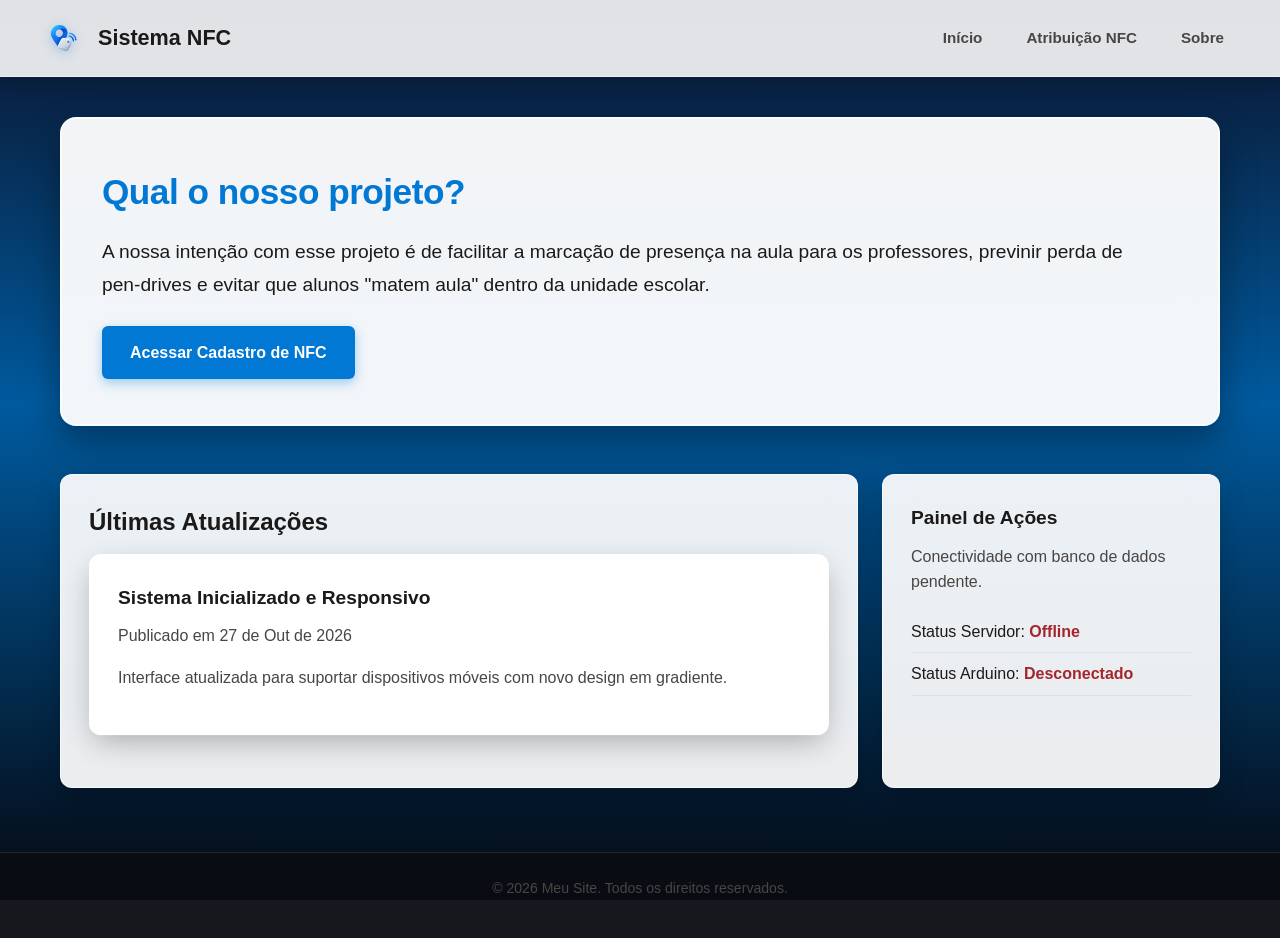
==== index.html @ e9df4ddd "Upload inicial do site" ====
<!DOCTYPE html>
<html lang="pt-BR">
<head>
    <meta charset="UTF-8">
    <meta name="viewport" content="width=device-width, initial-scale=1.0">
    <title>Painel de Controle</title>
    <link rel="stylesheet" href="style.css">
    <script src="script.js" defer></script>
</head>
<body>
    <header>
        <a href="index.html" class="logo-container">
            <img src="logo.png" alt="Logo do Sistema" id="site-logo">
            <h1>Sistema NFC</h1>
        </a>
        <nav>
            <ul>
                <li><a href="index.html">Início</a></li>
                <li><a href="cadastro-nfc.html">Atribuição NFC</a></li>
                <li><a href="#sobre">Sobre</a></li>
            </ul>
        </nav>
    </header>

    <main>
        <!-- Caixa Grande em Destaque Principal -->
        <section id="nosso-projeto" class="caixa-destaque">
            <h2>Qual o nosso projeto?</h2>
            <p>A nossa intenção com esse projeto é de facilitar a marcação de presença na aula para os professores, previnir perda de pen-drives e evitar que alunos "matem aula" dentro da unidade escolar.</p>
            <a href="cadastro-nfc.html" class="btn-link">Acessar Cadastro de NFC</a>
        </section>

        <!-- Seção de Conteúdo e Barra Lateral abaixo do destaque -->
        <div class="conteudo-principal">
            <section id="sobre">
                <h2>Últimas Atualizações</h2>
                <article>
                    <h3>Sistema Inicializado e Responsivo</h3>
                    <p>Publicado em <time datetime="2026-10-27">27 de Out de 2026</time></p>
                    <p>Interface atualizada para suportar dispositivos móveis com novo design em gradiente.</p>
                </article>
            </section>
        </div>

        <aside>
            <h3>Painel de Ações</h3>
            <p>Conectividade com banco de dados pendente.</p>
            <ul>
                <li>Status Servidor: <span style="color:#a4262c; font-weight:bold;">Offline</span></li>
                <li>Status Arduino: <span style="color:#a4262c; font-weight:bold;">Desconectado</span></li>
            </ul>
        </aside>
    </main>

    <footer>
        <p>&copy; 2026 Meu Site. Todos os direitos reservados.</p>
    </footer>
</body>
</html>
---- style.css ----
/* ==========================================================================
   Estilo Profissional - Microsoft Fluent / Xbox Design System
   ========================================================================== */

:root {
    --primary-color: #0078D4;        /* Azul Microsoft */
    --primary-hover: #106EBE;
    --primary-glow: rgba(0, 120, 212, 0.35);
    
    --bg-gradient: linear-gradient(180deg, #0b132b 0%, #005a9e 45%, #050811 100%);
    
    --card-bg: rgba(255, 255, 255, 0.92);
    --card-border: rgba(255, 255, 255, 0.6);
    --card-shadow: 0 10px 30px -5px rgba(0, 0, 0, 0.3), 0 0 1px rgba(255, 255, 255, 0.5) inset;
    --hover-shadow: 0 20px 40px -10px rgba(0, 0, 0, 0.5), 0 0 20px var(--primary-glow);
    
    --text-primary: #1b1a19;
    --text-secondary: #484644;
    
    --radius-sm: 6px;
    --radius-md: 12px;
    --radius-lg: 16px;
    
    --transition-fast: 0.2s cubic-bezier(0.1, 0.9, 0.2, 1);
    --transition-smooth: 0.35s cubic-bezier(0.16, 1, 0.3, 1);
}

html {
    height: 100%;
    scroll-behavior: smooth;
}

body {
    font-family: 'Segoe UI', -apple-system, BlinkMacSystemFont, Roboto, sans-serif;
    background: var(--bg-gradient);
    background-attachment: fixed;
    color: var(--text-primary);
    margin: 0;
    padding: 0;
    line-height: 1.6;
    min-height: 100vh;
    display: flex;
    flex-direction: column;
}

/* Cabeçalho Acrílico */
header {
    background: rgba(255, 255, 255, 0.88);
    backdrop-filter: blur(16px);
    -webkit-backdrop-filter: blur(16px);
    padding: 16px 40px;
    border-bottom: 1px solid rgba(255, 255, 255, 0.4);
    box-shadow: 0 4px 20px rgba(0, 0, 0, 0.15);
    display: flex;
    align-items: center;
    justify-content: space-between;
    position: sticky;
    top: 0;
    z-index: 100;
}

.logo-container {
    display: flex;
    align-items: center;
    gap: 14px;
    text-decoration: none; /* Remove sublinhado */
    color: inherit;        /* Mantém a cor original do texto */
}

.logo-container img {
    width: 44px;
    height: auto;
    filter: drop-shadow(0 2px 6px rgba(0, 120, 212, 0.3));
    transition: transform var(--transition-smooth);
}

.logo-container:hover img {
    transform: scale(1.08) rotate(-3deg);
}

.logo-container h1 {
    font-size: 1.35rem;
    font-weight: 700;
    margin: 0;
    color: var(--text-primary);
}

nav ul {
    list-style: none;
    display: flex;
    gap: 12px;
    margin: 0;
    padding: 0;
}

nav a {
    text-decoration: none;
    color: var(--text-secondary);
    font-weight: 600;
    font-size: 0.95rem;
    padding: 8px 16px;
    border-radius: var(--radius-sm);
    transition: all var(--transition-fast);
}

nav a:hover {
    color: var(--primary-color);
    background-color: rgba(0, 120, 212, 0.08);
}

/* Layout Principal */
main {
    display: flex;
    flex-wrap: wrap;
    gap: 24px;
    padding: 40px 20px;
    max-width: 1200px;
    margin: 0 auto;
    flex: 1;
    width: 100%;
    box-sizing: border-box;
}

/* Caixa Grande em Destaque (Ocupa a Ladeira Superior Completa) */
.caixa-destaque {
    flex: 1 1 100%; /* Força ocupar 100% da largura do display */
    padding: 45px 40px;
    background: rgba(255, 255, 255, 0.95);
    backdrop-filter: blur(16px);
    border-radius: var(--radius-lg);
    border: 2px solid rgba(255, 255, 255, 0.8);
    box-shadow: 0 15px 35px rgba(0, 0, 0, 0.35);
    transition: transform var(--transition-smooth), box-shadow var(--transition-smooth), border-color var(--transition-smooth);
}

.caixa-destaque:hover {
    transform: translateY(-5px) scale(1.01);
    box-shadow: 0 25px 50px rgba(0, 0, 0, 0.5), 0 0 25px var(--primary-glow);
    border-color: var(--primary-color);
}

.caixa-destaque h2 {
    font-size: 2.2rem;
    font-weight: 800;
    margin-top: 0;
    margin-bottom: 16px;
    color: var(--primary-color);
    letter-spacing: -0.5px;
}

.caixa-destaque p {
    font-size: 1.2rem;
    line-height: 1.7;
    color: var(--text-primary);
    margin-bottom: 24px;
    max-width: 95%;
}

/* Seções Menores e Barra Lateral */
.conteudo-principal {
    flex: 3;
    min-width: 300px;
}

aside {
    flex: 1;
    min-width: 280px;
}

section, article, aside {
    background: var(--card-bg);
    backdrop-filter: blur(12px);
    -webkit-backdrop-filter: blur(12px);
    padding: 28px;
    margin-bottom: 24px;
    border-radius: var(--radius-md);
    border: 1px solid var(--card-border);
    box-shadow: var(--card-shadow);
    transition: transform var(--transition-smooth), box-shadow var(--transition-smooth), border-color var(--transition-smooth);
}

section:hover, article:hover, aside:hover {
    transform: translateY(-4px) scale(1.015);
    box-shadow: var(--hover-shadow);
    border-color: var(--primary-color);
}

h2 {
    font-size: 1.5rem;
    font-weight: 700;
    margin-top: 0;
    margin-bottom: 12px;
}

h3 {
    font-size: 1.2rem;
    font-weight: 600;
    margin-top: 0;
    margin-bottom: 10px;
}

p {
    margin-top: 0;
    color: var(--text-secondary);
}

/* Form e Inputs */
label {
    font-weight: 600;
    font-size: 0.9rem;
    display: block;
    margin-top: 18px;
    margin-bottom: 6px;
}

input[type="text"] {
    padding: 12px 16px;
    width: 100%;
    font-size: 0.98rem;
    background-color: rgba(255, 255, 255, 0.85);
    border: 1.5px solid #d1d1d1;
    border-radius: var(--radius-sm);
    font-family: inherit;
    box-sizing: border-box;
    transition: all var(--transition-fast);
}

input[type="text"]:focus {
    outline: none;
    border-color: var(--primary-color);
    box-shadow: 0 0 0 3px var(--primary-glow);
}

/* Botões */
button, .btn-link {
    display: inline-flex;
    align-items: center;
    justify-content: center;
    background-color: var(--primary-color);
    color: #ffffff;
    border: none;
    padding: 14px 28px;
    font-size: 1rem;
    font-weight: 600;
    border-radius: var(--radius-sm);
    cursor: pointer;
    text-decoration: none;
    box-shadow: 0 4px 12px rgba(0, 120, 212, 0.35);
    transition: all var(--transition-fast);
}

button:hover, .btn-link:hover {
    background-color: var(--primary-hover);
    box-shadow: 0 6px 18px rgba(0, 120, 212, 0.5);
    transform: translateY(-2px);
}

button:active, .btn-link:active {
    transform: scale(0.97);
}

.actions {
    display: flex;
    gap: 12px;
    flex-wrap: wrap;
}

/* Status NFC */
#nfc-status {
    margin-top: 20px;
    padding: 14px 20px;
    border-radius: var(--radius-sm);
    font-weight: 600;
    display: none;
    text-align: center;
}

.status-success { background-color: #dff6dd; color: #107c10; border: 1px solid rgba(16, 124, 16, 0.3); }
.status-error { background-color: #fde7e9; color: #a4262c; border: 1px solid rgba(164, 38, 44, 0.3); }

/* Barra Lateral */
aside ul {
    padding-left: 0;
    list-style: none;
}

aside li {
    padding: 8px 0;
    border-bottom: 1px solid rgba(0, 0, 0, 0.06);
}

/* Rodapé */
footer {
    background: rgba(10, 12, 18, 0.95);
    color: rgba(255, 255, 255, 0.7);
    text-align: center;
    padding: 24px;
    margin-top: auto;
    font-size: 0.88rem;
    border-top: 1px solid rgba(255, 255, 255, 0.1);
}

/* Responsividade Mobile */
@media (max-width: 868px) {
    header {
        flex-direction: column;
        padding: 16px 20px;
        gap: 14px;
    }

    nav ul {
        width: 100%;
        justify-content: center;
        gap: 8px;
    }

    main {
        flex-direction: column;
        padding: 20px 15px;
    }

    .caixa-destaque {
        padding: 25px 20px;
    }

    .caixa-destaque h2 {
        font-size: 1.6rem;
    }

    .caixa-destaque p {
        font-size: 1rem;
    }

    button, .btn-link {
        width: 100%;
    }
}
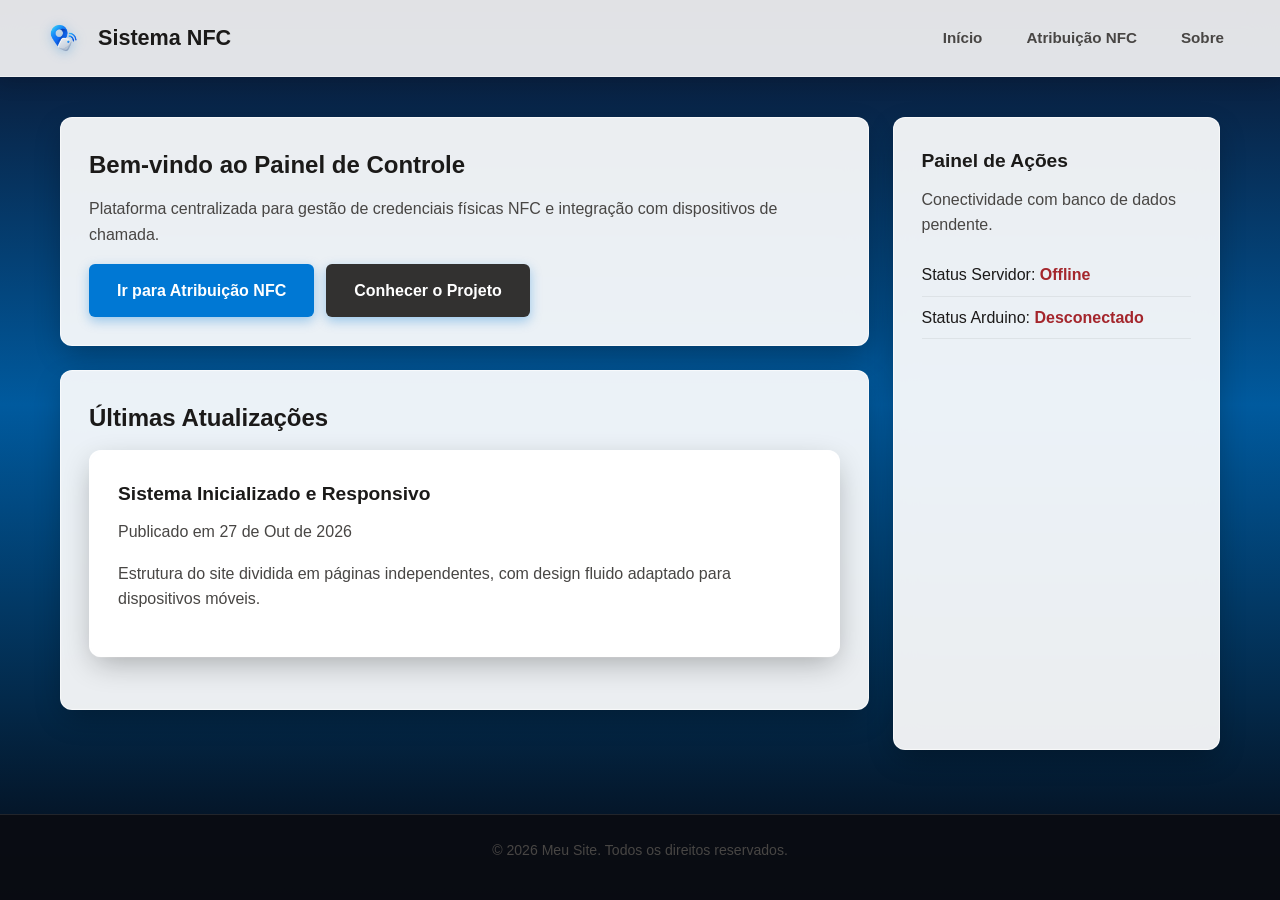
==== commit 0f6fd338: "Atualização 2 do dia 27/10/2026" ====
--- a/index.html
+++ b/index.html
@@ -3,7 +3,7 @@
 <head>
     <meta charset="UTF-8">
     <meta name="viewport" content="width=device-width, initial-scale=1.0">
-    <title>Painel de Controle</title>
+    <title>Painel de Controle | Sistema NFC</title>
     <link rel="stylesheet" href="style.css">
     <script src="script.js" defer></script>
 </head>
@@ -15,29 +15,31 @@
         </a>
         <nav>
             <ul>
-                <li><a href="index.html">Início</a></li>
+                <li><a href="index.html" class="active">Início</a></li>
                 <li><a href="cadastro-nfc.html">Atribuição NFC</a></li>
-                <li><a href="#sobre">Sobre</a></li>
+                <li><a href="sobre.html">Sobre</a></li>
             </ul>
         </nav>
     </header>
 
     <main>
-        <!-- Caixa Grande em Destaque Principal -->
-        <section id="nosso-projeto" class="caixa-destaque">
-            <h2>Qual o nosso projeto?</h2>
-            <p>A nossa intenção com esse projeto é de facilitar a marcação de presença na aula para os professores, previnir perda de pen-drives e evitar que alunos "matem aula" dentro da unidade escolar.</p>
-            <a href="cadastro-nfc.html" class="btn-link">Acessar Cadastro de NFC</a>
-        </section>
+        <div class="conteudo-principal">
+            <section id="home">
+                <h2>Bem-vindo ao Painel de Controle</h2>
+                <p>Plataforma centralizada para gestão de credenciais físicas NFC e integração com dispositivos de chamada.</p>
+                
+                <div class="actions">
+                    <a href="cadastro-nfc.html" class="btn-link">Ir para Atribuição NFC</a>
+                    <a href="sobre.html" class="btn-link" style="background-color: #323130;">Conhecer o Projeto</a>
+                </div>
+            </section>
 
-        <!-- Seção de Conteúdo e Barra Lateral abaixo do destaque -->
-        <div class="conteudo-principal">
-            <section id="sobre">
+            <section id="atualizacoes">
                 <h2>Últimas Atualizações</h2>
                 <article>
                     <h3>Sistema Inicializado e Responsivo</h3>
                     <p>Publicado em <time datetime="2026-10-27">27 de Out de 2026</time></p>
-                    <p>Interface atualizada para suportar dispositivos móveis com novo design em gradiente.</p>
+                    <p>Estrutura do site dividida em páginas independentes, com design fluido adaptado para dispositivos móveis.</p>
                 </article>
             </section>
         </div>
--- a/style.css
+++ b/style.css
@@ -63,8 +63,8 @@
     display: flex;
     align-items: center;
     gap: 14px;
-    text-decoration: none; /* Remove sublinhado */
-    color: inherit;        /* Mantém a cor original do texto */
+    text-decoration: none;
+    color: inherit;
 }
 
 .logo-container img {
@@ -121,39 +121,84 @@
     box-sizing: border-box;
 }
 
-/* Caixa Grande em Destaque (Ocupa a Ladeira Superior Completa) */
+/* Caixa Grande do Projeto */
 .caixa-destaque {
-    flex: 1 1 100%; /* Força ocupar 100% da largura do display */
-    padding: 45px 40px;
+    flex: 1 1 100%;
+    padding: 40px;
     background: rgba(255, 255, 255, 0.95);
     backdrop-filter: blur(16px);
     border-radius: var(--radius-lg);
     border: 2px solid rgba(255, 255, 255, 0.8);
     box-shadow: 0 15px 35px rgba(0, 0, 0, 0.35);
     transition: transform var(--transition-smooth), box-shadow var(--transition-smooth), border-color var(--transition-smooth);
+    box-sizing: border-box;
 }
 
 .caixa-destaque:hover {
-    transform: translateY(-5px) scale(1.01);
-    box-shadow: 0 25px 50px rgba(0, 0, 0, 0.5), 0 0 25px var(--primary-glow);
+    transform: translateY(-4px) scale(1.005);
+    box-shadow: 0 25px 50px rgba(0, 0, 0, 0.45), 0 0 25px var(--primary-glow);
     border-color: var(--primary-color);
 }
 
+.projeto-header {
+    display: flex;
+    align-items: center;
+    gap: 20px;
+    margin-bottom: 20px;
+    border-bottom: 2px solid rgba(0, 120, 212, 0.15);
+    padding-bottom: 15px;
+}
+
+.logo-bloco-projeto {
+    width: 60px;
+    height: auto;
+    filter: drop-shadow(0 4px 8px rgba(0, 120, 212, 0.25));
+}
+
 .caixa-destaque h2 {
-    font-size: 2.2rem;
+    font-size: 2.1rem;
     font-weight: 800;
-    margin-top: 0;
-    margin-bottom: 16px;
+    margin: 0;
     color: var(--primary-color);
     letter-spacing: -0.5px;
 }
 
-.caixa-destaque p {
-    font-size: 1.2rem;
+.projeto-conteudo p {
+    font-size: 1.1rem;
     line-height: 1.7;
     color: var(--text-primary);
-    margin-bottom: 24px;
-    max-width: 95%;
+    margin-bottom: 16px;
+}
+
+/* Caixa de Créditos das Professoras */
+.equipe-creditos {
+    margin-top: 25px;
+    padding: 20px;
+    background-color: rgba(0, 120, 212, 0.05);
+    border-left: 4px solid var(--primary-color);
+    border-radius: var(--radius-sm);
+}
+
+.equipe-creditos h3 {
+    margin-top: 0;
+    margin-bottom: 12px;
+    color: var(--primary-color);
+    font-size: 1.15rem;
+}
+
+.equipe-creditos ul {
+    margin: 0;
+    padding-left: 20px;
+}
+
+.equipe-creditos li {
+    margin-bottom: 8px;
+    color: var(--text-primary);
+    font-size: 1rem;
+}
+
+.equipe-creditos li:last-child {
+    margin-bottom: 0;
 }
 
 /* Seções Menores e Barra Lateral */
@@ -177,6 +222,7 @@
     border: 1px solid var(--card-border);
     box-shadow: var(--card-shadow);
     transition: transform var(--transition-smooth), box-shadow var(--transition-smooth), border-color var(--transition-smooth);
+    box-sizing: border-box;
 }
 
 section:hover, article:hover, aside:hover {
@@ -231,7 +277,7 @@
     box-shadow: 0 0 0 3px var(--primary-glow);
 }
 
-/* Botões */
+/* Botões com proteção de tamanho para Mobile */
 button, .btn-link {
     display: inline-flex;
     align-items: center;
@@ -247,6 +293,8 @@
     text-decoration: none;
     box-shadow: 0 4px 12px rgba(0, 120, 212, 0.35);
     transition: all var(--transition-fast);
+    box-sizing: border-box;
+    max-width: 100%;
 }
 
 button:hover, .btn-link:hover {
@@ -323,11 +371,20 @@
         padding: 25px 20px;
     }
 
+    .projeto-header {
+        flex-direction: row;
+        gap: 14px;
+    }
+
+    .logo-bloco-projeto {
+        width: 48px;
+    }
+
     .caixa-destaque h2 {
-        font-size: 1.6rem;
-    }
-
-    .caixa-destaque p {
+        font-size: 1.5rem;
+    }
+
+    .projeto-conteudo p {
         font-size: 1rem;
     }
 
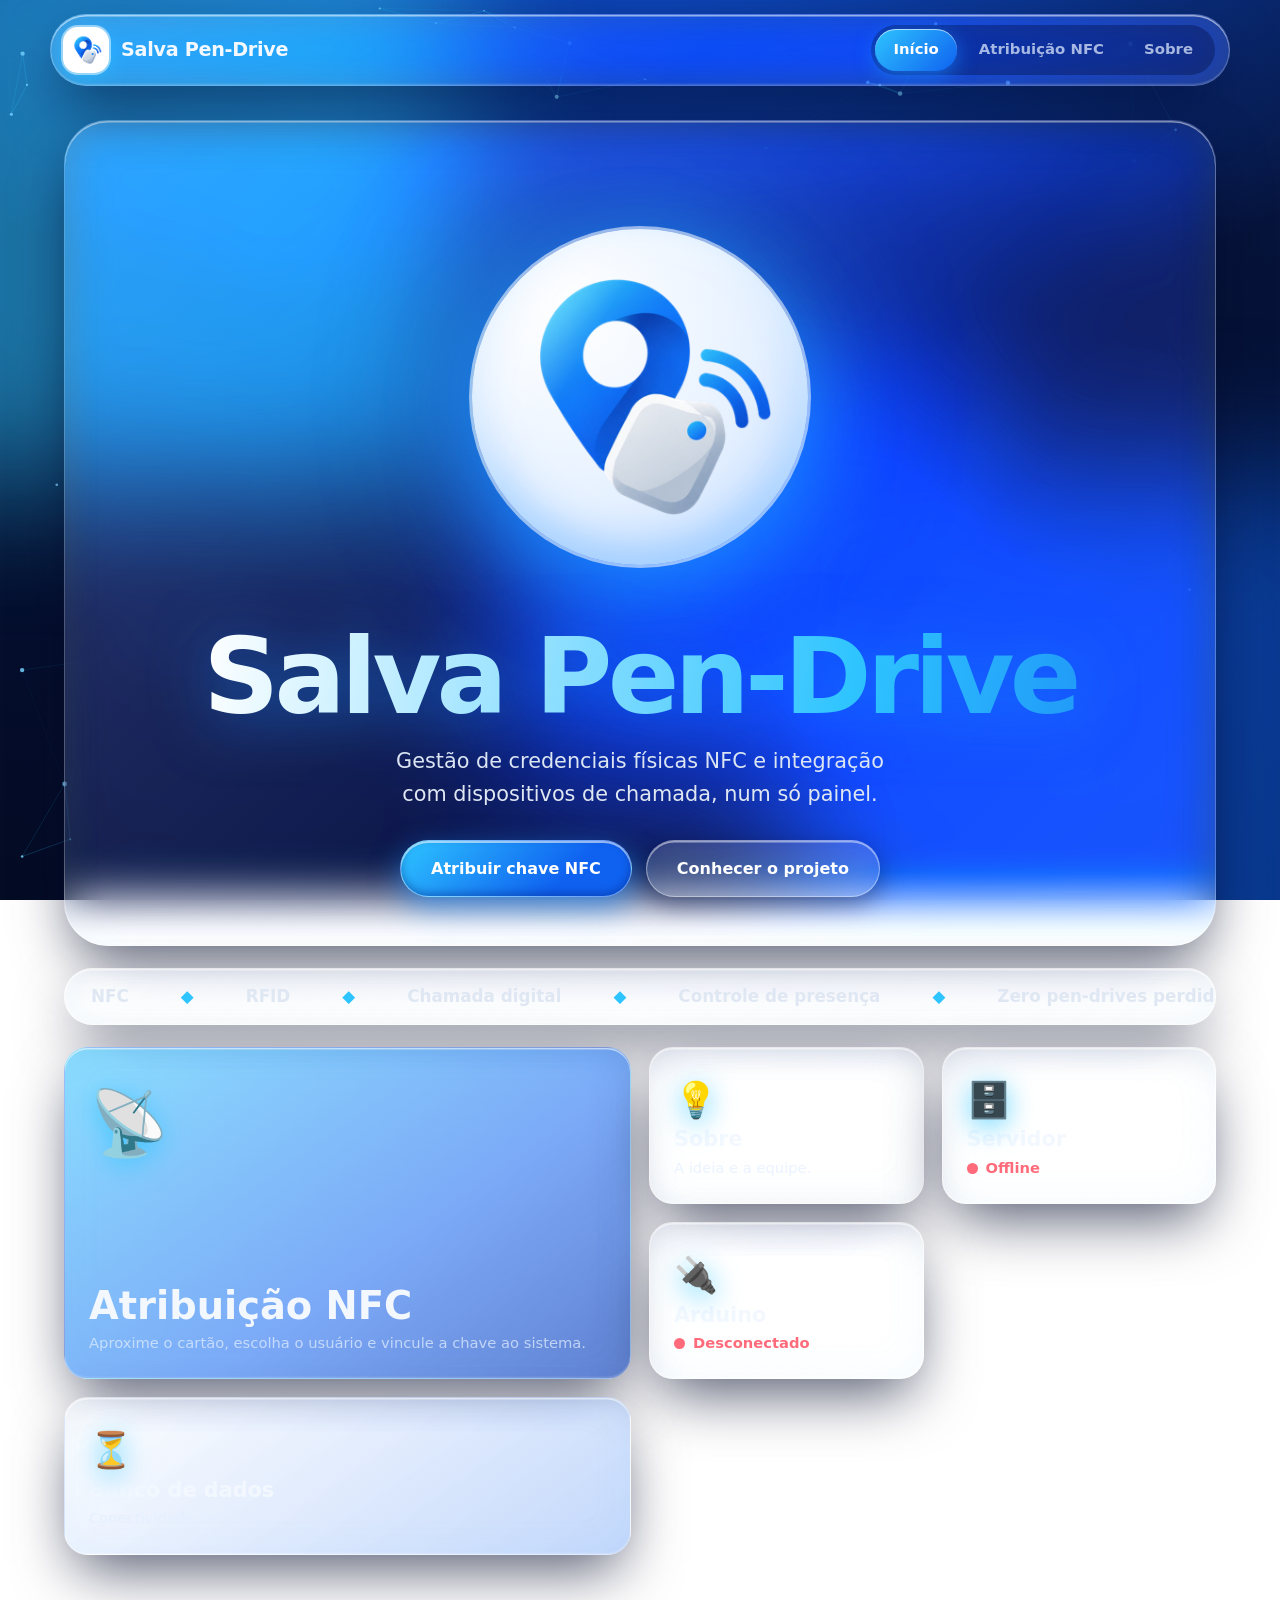
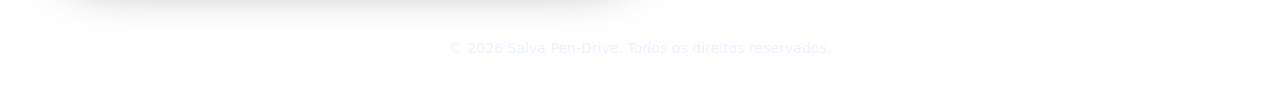
==== commit e6c40832: "Rename salva-pen-drive.html to index.html" ====
--- a/index.html
+++ b/index.html
@@ -1,61 +1,623 @@
-<!DOCTYPE html>
-<html lang="pt-BR">
-<head>
-    <meta charset="UTF-8">
-    <meta name="viewport" content="width=device-width, initial-scale=1.0">
-    <title>Painel de Controle | Sistema NFC</title>
-    <link rel="stylesheet" href="style.css">
-    <script src="script.js" defer></script>
-</head>
-<body>
-    <header>
-        <a href="index.html" class="logo-container">
-            <img src="logo.png" alt="Logo do Sistema" id="site-logo">
-            <h1>Sistema NFC</h1>
-        </a>
-        <nav>
-            <ul>
-                <li><a href="index.html" class="active">Início</a></li>
-                <li><a href="cadastro-nfc.html">Atribuição NFC</a></li>
-                <li><a href="sobre.html">Sobre</a></li>
-            </ul>
-        </nav>
-    </header>
-
-    <main>
-        <div class="conteudo-principal">
-            <section id="home">
-                <h2>Bem-vindo ao Painel de Controle</h2>
-                <p>Plataforma centralizada para gestão de credenciais físicas NFC e integração com dispositivos de chamada.</p>
-                
-                <div class="actions">
-                    <a href="cadastro-nfc.html" class="btn-link">Ir para Atribuição NFC</a>
-                    <a href="sobre.html" class="btn-link" style="background-color: #323130;">Conhecer o Projeto</a>
-                </div>
-            </section>
-
-            <section id="atualizacoes">
-                <h2>Últimas Atualizações</h2>
-                <article>
-                    <h3>Sistema Inicializado e Responsivo</h3>
-                    <p>Publicado em <time datetime="2026-10-27">27 de Out de 2026</time></p>
-                    <p>Estrutura do site dividida em páginas independentes, com design fluido adaptado para dispositivos móveis.</p>
-                </article>
-            </section>
-        </div>
-
-        <aside>
-            <h3>Painel de Ações</h3>
-            <p>Conectividade com banco de dados pendente.</p>
-            <ul>
-                <li>Status Servidor: <span style="color:#a4262c; font-weight:bold;">Offline</span></li>
-                <li>Status Arduino: <span style="color:#a4262c; font-weight:bold;">Desconectado</span></li>
-            </ul>
-        </aside>
-    </main>
-
-    <footer>
-        <p>&copy; 2026 Meu Site. Todos os direitos reservados.</p>
-    </footer>
-</body>
-</html>+<!DOCTYPE html>
+<html lang="pt-BR">
+<head>
+    <meta charset="UTF-8">
+    <meta name="viewport" content="width=device-width, initial-scale=1.0">
+    <title>Salva Pen-Drive | Painel de Controle</title>
+    <link rel="icon" href="[data-uri]">
+    <style>
+/* ==========================================================================
+   Salva Pen-Drive — Liquid Glass · Xbox-style · Paleta da logo
+   ========================================================================== */
+
+:root {
+    --cyan: #2ec4ff;
+    --blue: #1a8cff;
+    --royal: #0f62f0;
+    --deep: #0b3db8;
+    --ink: #040b24;
+    --ink-2: #071642;
+    --silver: #dfe7f3;
+    --text: #f3f8ff;
+    --muted: rgba(226, 238, 255, 0.72);
+    --ok: #3be08a;
+    --bad: #ff6b7a;
+
+    --glass: linear-gradient(135deg, rgba(255,255,255,.18), rgba(255,255,255,.05) 55%, rgba(255,255,255,.1));
+    --glass-line: rgba(255, 255, 255, .24);
+    --ease: cubic-bezier(.16, 1, .3, 1);
+    --mx: 50%;
+    --my: 50%;
+}
+
+* { box-sizing: border-box; }
+html { scroll-behavior: smooth; }
+
+body {
+    margin: 0;
+    min-height: 100vh;
+    display: flex;
+    flex-direction: column;
+    font-family: 'Segoe UI Variable', 'Segoe UI', system-ui, -apple-system, Roboto, sans-serif;
+    color: var(--text);
+    line-height: 1.6;
+    background:
+        radial-gradient(120% 80% at 50% -10%, #0e4fd1 0%, transparent 60%),
+        linear-gradient(180deg, var(--ink-2) 0%, var(--ink) 100%);
+    background-attachment: fixed;
+    overflow-x: hidden;
+}
+
+/* ---------- Fundo vivo (criado pelo script.js) ---------- */
+.aurora { position: fixed; inset: 0; z-index: -2; overflow: hidden; pointer-events: none; }
+.aurora i {
+    position: absolute;
+    width: 46vmax; height: 46vmax;
+    filter: blur(70px);
+    opacity: .55;
+    animation: morph 18s ease-in-out infinite, drift 26s ease-in-out infinite alternate;
+}
+.aurora i:nth-child(1) { background: var(--cyan);  top: -12%; left: -10%; }
+.aurora i:nth-child(2) { background: var(--royal); bottom: -18%; right: -8%; animation-delay: -6s; }
+.aurora i:nth-child(3) { background: var(--deep);  top: 35%; left: 40%; width: 36vmax; height: 36vmax; opacity: .7; animation-delay: -11s; }
+@keyframes morph {
+    0%, 100% { border-radius: 62% 38% 55% 45% / 48% 60% 40% 52%; }
+    50%      { border-radius: 38% 62% 42% 58% / 58% 40% 60% 42%; }
+}
+@keyframes drift { to { transform: translate3d(8vw, -6vh, 0) rotate(40deg); } }
+
+#fx { position: fixed; inset: 0; z-index: -1; pointer-events: none; }
+.progress { position: fixed; top: 0; left: 0; height: 3px; width: 0; z-index: 200;
+    background: linear-gradient(90deg, var(--cyan), var(--royal)); box-shadow: 0 0 14px var(--cyan); }
+
+/* ---------- Liquid glass (base) ---------- */
+.glass, header, section, article, aside, .tile {
+    position: relative;
+    background: var(--glass);
+    backdrop-filter: blur(24px) saturate(190%) brightness(1.08);
+    -webkit-backdrop-filter: blur(24px) saturate(190%) brightness(1.08);
+    border: 1px solid var(--glass-line);
+    border-radius: 28px;
+    box-shadow:
+        inset 0 1.5px 0 rgba(255,255,255,.55),
+        inset 0 -1.5px 0 rgba(255,255,255,.12),
+        inset 0 0 40px rgba(120,190,255,.08),
+        0 24px 60px -12px rgba(0, 8, 40, .7);
+    overflow: hidden;
+    isolation: isolate;
+}
+/* brilho especular que segue o cursor */
+.glass::before, header::before, section::before, article::before, aside::before, .tile::before {
+    content: ""; position: absolute; inset: 0; z-index: -1; pointer-events: none;
+    background: radial-gradient(420px circle at var(--mx) var(--my), rgba(255,255,255,.28), transparent 45%);
+    opacity: 0; transition: opacity .4s;
+}
+.glass:hover::before, header:hover::before, section:hover::before, article:hover::before,
+aside:hover::before, .tile:hover::before { opacity: 1; }
+/* reflexo diagonal de vidro */
+section::after, article::after, aside::after, .tile::after {
+    content: ""; position: absolute; top: -60%; left: -30%; width: 40%; height: 220%; z-index: -1;
+    background: linear-gradient(90deg, transparent, rgba(255,255,255,.12), transparent);
+    transform: rotate(18deg) translateX(-200%); transition: transform 1.1s var(--ease); pointer-events: none;
+}
+section:hover::after, article:hover::after, aside:hover::after, .tile:hover::after { transform: rotate(18deg) translateX(520%); }
+
+/* ---------- Cabeçalho flutuante ---------- */
+header {
+    position: sticky; top: 14px; z-index: 100;
+    margin: 14px auto 0; width: min(1180px, calc(100% - 28px));
+    padding: 10px 14px 10px 12px;
+    border-radius: 999px;
+    display: flex; align-items: center; justify-content: space-between; gap: 12px;
+}
+.logo-container { display: flex; align-items: center; gap: 12px; text-decoration: none; color: inherit; }
+.logo-container img {
+    width: 46px; height: 46px; object-fit: cover; border-radius: 15px; background: #fff;
+    box-shadow: 0 0 0 2px rgba(255,255,255,.5), 0 6px 18px rgba(46,196,255,.55);
+    transition: transform .5s var(--ease);
+}
+.logo-container:hover img { transform: rotate(-8deg) scale(1.12); }
+.logo-container h1 { margin: 0; font-size: 1.2rem; font-weight: 800; letter-spacing: -.3px; }
+
+nav ul { list-style: none; margin: 0; padding: 4px; display: flex; gap: 4px; border-radius: 999px; background: rgba(0, 10, 50, .35); }
+nav a {
+    display: block; padding: 9px 18px; border-radius: 999px; text-decoration: none;
+    color: var(--muted); font-weight: 600; font-size: .93rem; transition: all .3s var(--ease);
+}
+nav a:hover { color: #fff; background: rgba(255,255,255,.12); }
+nav a.active {
+    color: #fff;
+    background: linear-gradient(135deg, var(--cyan), var(--royal));
+    box-shadow: 0 6px 20px rgba(26,140,255,.6), inset 0 1px 0 rgba(255,255,255,.6);
+}
+
+/* ---------- Layout ---------- */
+main {
+    width: min(1180px, 100%); margin: 0 auto; padding: 34px 14px 56px; flex: 1;
+    display: flex; flex-direction: column; gap: 22px;
+}
+section, article, aside { padding: 32px; }
+
+h1, h2, h3 { margin: 0 0 10px; line-height: 1.12; }
+h2 { font-size: clamp(1.5rem, 3.2vw, 2.1rem); font-weight: 800; letter-spacing: -.8px; }
+h3 { font-size: 1.15rem; font-weight: 700; }
+p { margin: 0 0 14px; color: var(--muted); }
+strong { color: #fff; }
+time { color: var(--cyan); font-weight: 600; }
+
+/* ---------- HERO com logo gigante ---------- */
+.hero {
+    text-align: center; padding: clamp(36px, 7vw, 76px) 24px 48px;
+    border-radius: 44px;
+    display: flex; flex-direction: column; align-items: center;
+}
+.logo-stage { position: relative; width: clamp(220px, 46vw, 400px); aspect-ratio: 1; margin-bottom: 30px; perspective: 900px; }
+.orb {
+    position: absolute; inset: 8%; border-radius: 50%; overflow: hidden;
+    background: radial-gradient(circle at 30% 25%, #fff 0%, #e6f1ff 55%, #bcd8ff 100%);
+    box-shadow: inset 0 -14px 40px rgba(26,140,255,.35), inset 0 10px 30px #fff,
+                0 0 0 3px rgba(255,255,255,.55), 0 30px 80px rgba(26,140,255,.75), 0 0 140px rgba(46,196,255,.55);
+    animation: float 6s ease-in-out infinite;
+    transform-style: preserve-3d;
+}
+.orb img { width: 118%; height: 118%; margin: -9%; object-fit: cover; transform: translateZ(40px); }
+.orb::after { content: ""; position: absolute; inset: 0; border-radius: 50%;
+    background: linear-gradient(120deg, rgba(255,255,255,.7) 0%, transparent 35%); pointer-events: none; }
+@keyframes float { 50% { transform: translateY(-14px); } }
+
+/* ondas NFC pulsando */
+.ring { position: absolute; inset: 8%; border-radius: 50%; border: 2px solid var(--cyan); opacity: 0;
+    animation: wave 3.6s ease-out infinite; box-shadow: 0 0 24px var(--cyan), inset 0 0 24px rgba(46,196,255,.4); }
+.ring:nth-of-type(2) { animation-delay: 1.2s; }
+.ring:nth-of-type(3) { animation-delay: 2.4s; }
+@keyframes wave { 0% { transform: scale(1); opacity: .9; } 100% { transform: scale(1.75); opacity: 0; } }
+
+.hero .title {
+    font-size: clamp(2.6rem, 10vw, 6.6rem); font-weight: 900; letter-spacing: -.045em; line-height: .95;
+    background: linear-gradient(100deg, #fff 0%, var(--cyan) 30%, var(--royal) 55%, #fff 80%, var(--cyan) 100%);
+    background-size: 250% 100%; -webkit-background-clip: text; background-clip: text; color: transparent;
+    animation: shine 6s linear infinite; filter: drop-shadow(0 6px 30px rgba(26,140,255,.55));
+    margin-bottom: 18px;
+}
+@keyframes shine { to { background-position: -250% 0; } }
+.tagline { font-size: clamp(1.02rem, 2.2vw, 1.3rem); max-width: 40ch; color: var(--silver); margin-bottom: 28px; }
+
+/* ---------- Faixa rolante ---------- */
+.marquee { border-radius: 999px; padding: 14px 0; }
+.marquee div { display: flex; width: max-content; animation: scroll 28s linear infinite; }
+.marquee span { padding: 0 26px; font-weight: 800; font-size: 1.05rem; color: var(--silver); white-space: nowrap; }
+.marquee span::after { content: "◆"; margin-left: 52px; color: var(--cyan); }
+@keyframes scroll { to { transform: translateX(-50%); } }
+
+/* ---------- Tiles estilo Xbox ---------- */
+.tiles { display: grid; grid-template-columns: repeat(4, 1fr); grid-auto-rows: minmax(150px, auto); gap: 18px; }
+.tile {
+    padding: 24px; border-radius: 24px; text-decoration: none; color: inherit;
+    display: flex; flex-direction: column; justify-content: flex-end;
+    transition: transform .45s var(--ease), box-shadow .45s var(--ease), border-color .3s;
+}
+.tile:hover { transform: translateY(-6px) scale(1.035); border-color: var(--cyan);
+    box-shadow: inset 0 1.5px 0 rgba(255,255,255,.6), 0 0 0 2px rgba(46,196,255,.7), 0 30px 70px -10px rgba(26,140,255,.7); }
+.tile .ico { font-size: 2.2rem; margin-bottom: auto; filter: drop-shadow(0 6px 14px rgba(46,196,255,.7)); }
+.tile h3 { margin-bottom: 4px; font-size: 1.3rem; }
+.tile p { margin: 0; font-size: .92rem; }
+.tile.big { grid-column: span 2; grid-row: span 2; background: linear-gradient(145deg, rgba(46,196,255,.55), rgba(15,98,240,.55) 60%, rgba(11,61,184,.65)); }
+.tile.big h3 { font-size: clamp(1.7rem, 3vw, 2.4rem); font-weight: 900; }
+.tile.big .ico { font-size: 4rem; }
+.tile.wide { grid-column: span 2; background: linear-gradient(145deg, rgba(255,255,255,.2), rgba(15,98,240,.25)); }
+
+.dot { display: inline-block; width: 11px; height: 11px; border-radius: 50%; margin-right: 8px; background: var(--bad);
+    box-shadow: 0 0 0 0 var(--bad); animation: blip 2s infinite; vertical-align: middle; }
+@keyframes blip { 70% { box-shadow: 0 0 0 10px transparent; } }
+.state { font-weight: 800; color: var(--bad); }
+
+/* ---------- Atualizações ---------- */
+.updates article { margin: 0; background: rgba(0, 10, 50, .3); border-radius: 20px; padding: 22px; }
+
+/* ---------- Formulário ---------- */
+.form-wrap { max-width: 720px; margin: 0 auto; width: 100%; }
+label { display: block; margin: 20px 0 8px; font-weight: 700; font-size: .92rem; color: var(--silver); }
+input[type="text"] {
+    width: 100%; padding: 15px 20px; font: inherit; font-size: 1rem; color: #fff;
+    background: rgba(0, 10, 50, .38); border: 1.5px solid rgba(255,255,255,.22); border-radius: 18px;
+    box-shadow: inset 0 3px 12px rgba(0,0,0,.3); transition: all .3s var(--ease);
+}
+input::placeholder { color: rgba(226,238,255,.45); }
+input[type="text"]:focus { outline: none; border-color: var(--cyan); background: rgba(0, 20, 80, .5);
+    box-shadow: 0 0 0 4px rgba(46,196,255,.3), 0 0 30px rgba(46,196,255,.35); }
+input[readonly] { border-style: dashed; }
+
+/* ---------- Botões líquidos ---------- */
+button, .btn-link {
+    position: relative; overflow: hidden; display: inline-flex; align-items: center; justify-content: center; gap: 8px;
+    padding: 15px 30px; font: inherit; font-size: 1rem; font-weight: 700; color: #fff; text-decoration: none; cursor: pointer;
+    border: 1px solid rgba(255,255,255,.4); border-radius: 999px;
+    background: linear-gradient(135deg, var(--cyan), var(--royal) 70%);
+    box-shadow: inset 0 2px 0 rgba(255,255,255,.55), inset 0 -3px 8px rgba(0,30,120,.4), 0 10px 30px rgba(26,140,255,.6);
+    transition: transform .35s var(--ease), box-shadow .35s var(--ease);
+}
+button:hover, .btn-link:hover { transform: translateY(-3px) scale(1.04); box-shadow: inset 0 2px 0 rgba(255,255,255,.6), 0 16px 44px rgba(46,196,255,.8); }
+button:active, .btn-link:active { transform: scale(.96); }
+.btn-ghost { background: rgba(255,255,255,.12); backdrop-filter: blur(12px); box-shadow: inset 0 1.5px 0 rgba(255,255,255,.5), 0 8px 24px rgba(0,10,50,.4); }
+.btn-ok { background: linear-gradient(135deg, #5cf0a4, #12a35a); box-shadow: inset 0 2px 0 rgba(255,255,255,.55), 0 10px 30px rgba(59,224,138,.5); }
+.ripple { position: absolute; border-radius: 50%; background: rgba(255,255,255,.55); transform: scale(0); animation: rip .7s ease-out; pointer-events: none; }
+@keyframes rip { to { transform: scale(4); opacity: 0; } }
+.actions { display: flex; flex-wrap: wrap; gap: 14px; margin-top: 26px; }
+.hero .actions { justify-content: center; margin-top: 0; }
+
+#nfc-status { display: none; margin-top: 22px; padding: 15px 20px; border-radius: 18px; font-weight: 700; text-align: center; backdrop-filter: blur(10px); }
+.status-success { background: rgba(59,224,138,.18); color: #b6ffd8; border: 1px solid rgba(59,224,138,.5); }
+.status-error   { background: rgba(255,107,122,.18); color: #ffd0d5; border: 1px solid rgba(255,107,122,.5); }
+
+/* ---------- Sobre ---------- */
+.projeto-header { display: flex; align-items: center; gap: 20px; padding-bottom: 18px; margin-bottom: 20px; border-bottom: 1px solid var(--glass-line); }
+.logo-bloco-projeto { width: 84px; height: 84px; object-fit: cover; border-radius: 50%; background: #fff;
+    box-shadow: 0 0 0 3px rgba(255,255,255,.5), 0 10px 40px rgba(46,196,255,.7); animation: float 6s ease-in-out infinite; }
+.projeto-header h2 { margin: 0; font-size: clamp(1.7rem, 4.6vw, 3rem); font-weight: 900; }
+.projeto-conteudo p { font-size: 1.1rem; max-width: 70ch; }
+.equipe-creditos { margin-top: 22px; padding: 22px 24px; border-radius: 22px; background: rgba(0, 10, 50, .32);
+    border: 1px solid rgba(255,255,255,.16); border-left: 4px solid var(--cyan); }
+.equipe-creditos h3 { color: var(--cyan); }
+.equipe-creditos ul { margin: 0; padding-left: 20px; }
+.equipe-creditos li { margin-bottom: 8px; color: var(--silver); }
+.nota { margin: 28px 0 0; font-size: .85rem; font-style: italic; }
+
+/* ---------- Rodapé ---------- */
+footer { text-align: center; padding: 26px 20px 34px; color: rgba(226,238,255,.55); font-size: .88rem; }
+
+/* ---------- Revelação ao rolar ---------- */
+.js .reveal { opacity: 0; transform: translateY(40px) scale(.97); transition: opacity .9s var(--ease), transform .9s var(--ease); }
+.js .reveal.in { opacity: 1; transform: none; }
+
+a:focus-visible, button:focus-visible, input:focus-visible { outline: 3px solid #fff; outline-offset: 3px; }
+
+/* ---------- Responsivo ---------- */
+@media (max-width: 900px) {
+    .tiles { grid-template-columns: repeat(2, 1fr); }
+}
+@media (max-width: 640px) {
+    header { border-radius: 30px; flex-direction: column; top: 8px; }
+    nav ul { width: 100%; justify-content: center; }
+    nav a { padding: 8px 12px; font-size: .85rem; }
+    section, article, aside { padding: 22px; }
+    .tiles { grid-template-columns: 1fr; }
+    .tile.big, .tile.wide { grid-column: auto; grid-row: auto; min-height: 200px; }
+    button, .btn-link { width: 100%; }
+    .projeto-header { flex-direction: column; text-align: center; }
+}
+
+@media (prefers-reduced-motion: reduce) {
+    *, *::before, *::after { animation: none !important; transition-duration: .01ms !important; }
+    .js .reveal { opacity: 1; transform: none; }
+}
+
+
+/* ---------- Telas (página única) ---------- */
+.view { display: none; flex-direction: column; gap: 22px; }
+.view.active { display: flex; animation: viewIn .6s var(--ease); }
+@keyframes viewIn { from { opacity: 0; transform: translateY(18px) scale(.98); } }
+
+    </style>
+</head>
+<body>
+    <header>
+        <a href="#inicio" class="logo-container">
+            <img src="[data-uri]" alt="Logo do Salva Pen-Drive" id="site-logo">
+            <h1>Salva Pen-Drive</h1>
+        </a>
+        <nav>
+            <ul>
+                <li><a href="#inicio" class="active">Início</a></li>
+                <li><a href="#nfc">Atribuição NFC</a></li>
+                <li><a href="#sobre">Sobre</a></li>
+            </ul>
+        </nav>
+    </header>
+
+    <main>
+        <div class="view active" id="view-inicio">
+<section class="hero" id="home">
+            <div class="logo-stage" data-tilt>
+                <span class="ring"></span><span class="ring"></span><span class="ring"></span>
+                <div class="orb"><img src="[data-uri]" alt="Logo do Salva Pen-Drive"></div>
+            </div>
+            <h2 class="title">Salva Pen-Drive</h2>
+            <p class="tagline">Gestão de credenciais físicas NFC e integração com dispositivos de chamada, num só painel.</p>
+            <div class="actions">
+                <a href="#nfc" class="btn-link">Atribuir chave NFC</a>
+                <a href="#sobre" class="btn-link btn-ghost">Conhecer o projeto</a>
+            </div>
+        </section>
+
+        <div class="marquee glass reveal" aria-hidden="true">
+            <div>
+                <span>NFC</span><span>RFID</span><span>Chamada digital</span><span>Controle de presença</span><span>Zero pen-drives perdidos</span>
+                <span>NFC</span><span>RFID</span><span>Chamada digital</span><span>Controle de presença</span><span>Zero pen-drives perdidos</span>
+            </div>
+        </div>
+
+        <div class="tiles reveal">
+            <a href="#nfc" class="tile big">
+                <span class="ico">📡</span>
+                <h3>Atribuição NFC</h3>
+                <p>Aproxime o cartão, escolha o usuário e vincule a chave ao sistema.</p>
+            </a>
+            <a href="#sobre" class="tile">
+                <span class="ico">💡</span>
+                <h3>Sobre</h3>
+                <p>A ideia e a equipe.</p>
+            </a>
+            <div class="tile">
+                <span class="ico">🗄️</span>
+                <h3>Servidor</h3>
+                <p><span class="dot"></span><span class="state">Offline</span></p>
+            </div>
+            <div class="tile">
+                <span class="ico">🔌</span>
+                <h3>Arduino</h3>
+                <p><span class="dot"></span><span class="state">Desconectado</span></p>
+            </div>
+            <div class="tile wide">
+                <span class="ico">⏳</span>
+                <h3>Banco de dados</h3>
+                <p>Conectividade pendente.</p>
+            </div>
+        </div>
+        </div>
+        <div class="view" id="view-nfc">
+<div class="form-wrap">
+            <section id="nfc-panel" class="reveal">
+                <h2>Leitura e Atribuição de Chave NFC</h2>
+                <p>Insira o nome do usuário e aproxime o cartão NFC/RFID para vincular ao sistema.</p>
+
+                <label for="username">Nome do Usuário:</label>
+                <input type="text" id="username" placeholder="Ex: João da Silva">
+
+                <label for="nfc-serial">Número de Série da Chave (Serial):</label>
+                <input type="text" id="nfc-serial" placeholder="Aguardando leitura..." readonly>
+
+                <div class="actions">
+                    <button id="btn-scan">Ler Cartão NFC</button>
+                    <button id="btn-assign" class="btn-ok" style="display: none;">Atribuir ao Usuário</button>
+                </div>
+
+                <div id="nfc-status"></div>
+            </section>
+        </div>
+        </div>
+        <div class="view" id="view-sobre">
+<section id="nosso-projeto" class="reveal">
+            <div class="projeto-header">
+                <img src="[data-uri]" alt="Logo do Projeto Salva Pen-Drive" class="logo-bloco-projeto">
+                <h2>Qual o nosso projeto?</h2>
+            </div>
+
+            <div class="projeto-conteudo">
+                <p>
+                    A nossa intenção com esse projeto é facilitar a marcação de presença na aula para os professores, prevenir a perda de pen-drives e evitar que alunos "matem aula" dentro da unidade escolar.
+                </p>
+
+                <p>
+                    Como referência e inspiração, um sistema com proposta parecida já é utilizado no <strong>Colégio Adventista</strong>, no qual o professor precisa inserir um código para dar início à aula.
+                </p>
+
+                <div class="equipe-creditos">
+                    <h3>Integrantes do Projeto</h3>
+                    <ul>
+                        <li>Kaique dos Anjos David</li>
+                        <li>Kauã Correia dos Santos</li>
+                        <li>Pedro Henrique Bauschert de Faria</li>
+                        <li>Pedro Henrique Cardoso Cuellar</li>
+                    </ul>
+                </div>
+
+                <p class="nota">* Este site e sistema tratam-se de um projeto em desenvolvimento.</p>
+            </div>
+        </section>
+        </div>
+    </main>
+
+    <footer>
+        <p>&copy; 2026 Salva Pen-Drive. Todos os direitos reservados.</p>
+    </footer>
+
+    <script>
+/* ==========================================================================
+   Salva Pen-Drive — Lógica NFC + efeitos visuais
+   ========================================================================== */
+
+/* ---------- NFC (lógica original) ---------- */
+const btnScan = document.getElementById('btn-scan');
+const btnAssign = document.getElementById('btn-assign');
+const inputSerial = document.getElementById('nfc-serial');
+const statusDiv = document.getElementById('nfc-status');
+const usernameInput = document.getElementById('username');
+
+function showStatus(message, isError = false) {
+    if (!statusDiv) return;
+    statusDiv.style.display = 'block';
+    statusDiv.textContent = message;
+    statusDiv.className = isError ? 'status-error' : 'status-success';
+}
+
+if (btnScan) {
+    btnScan.addEventListener('click', async () => {
+        if (!("NDEFReader" in window)) {
+            showStatus("Erro: A Web NFC API não é suportada neste navegador. Use o Chrome no Android.", true);
+            return;
+        }
+
+        try {
+            const ndef = new NDEFReader();
+            await ndef.scan();
+            showStatus("Aproxime a tag NFC da traseira do celular...");
+
+            ndef.addEventListener("readingerror", () => {
+                showStatus("Erro ao ler a tag NFC. Tente novamente.", true);
+            });
+
+            ndef.addEventListener("reading", ({ serialNumber }) => {
+                inputSerial.value = serialNumber;
+                showStatus(`Tag lida com sucesso! Serial: ${serialNumber}`);
+                btnAssign.style.display = 'inline-flex';
+            });
+        } catch (error) {
+            showStatus(`Erro ao iniciar o leitor: ${error}`, true);
+        }
+    });
+}
+
+if (btnAssign) {
+    btnAssign.addEventListener('click', () => {
+        const user = usernameInput.value;
+        const serial = inputSerial.value;
+
+        if (!user) {
+            showStatus("Por favor, preencha o nome do usuário.", true);
+            return;
+        }
+
+        console.log(`Dados prontos para envio ao BD -> Usuário: ${user} | NFC ID: ${serial}`);
+        showStatus(`Chave ${serial} atribuída a ${user} com sucesso (Simulação pronta para MySQL)!`);
+    });
+}
+
+/* ---------- Efeitos visuais ---------- */
+(() => {
+    const root = document.documentElement;
+    root.classList.add('js');
+    const reduce = matchMedia('(prefers-reduced-motion: reduce)').matches;
+
+    // Fundo: aurora líquida + canvas de partículas + barra de progresso
+    const aurora = document.createElement('div');
+    aurora.className = 'aurora';
+    aurora.innerHTML = '<i></i><i></i><i></i>';
+    const canvas = document.createElement('canvas');
+    canvas.id = 'fx';
+    const bar = document.createElement('div');
+    bar.className = 'progress';
+    document.body.prepend(aurora, canvas, bar);
+
+    window.addEventListener('scroll', () => {
+        const h = root.scrollHeight - innerHeight;
+        bar.style.width = (h > 0 ? (scrollY / h) * 100 : 0) + '%';
+    }, { passive: true });
+
+    // Brilho do vidro seguindo o cursor
+    document.addEventListener('pointermove', (e) => {
+        const el = e.target.closest && e.target.closest('.glass, header, section, article, aside, .tile');
+        if (!el) return;
+        const r = el.getBoundingClientRect();
+        el.style.setProperty('--mx', (e.clientX - r.left) + 'px');
+        el.style.setProperty('--my', (e.clientY - r.top) + 'px');
+    });
+
+    // Revelação ao rolar
+    const io = new IntersectionObserver((entries) => {
+        entries.forEach((en) => {
+            if (en.isIntersecting) { en.target.classList.add('in'); io.unobserve(en.target); }
+        });
+    }, { threshold: 0.12 });
+    document.querySelectorAll('.reveal').forEach((el) => io.observe(el));
+
+    // Ripple nos botões
+    document.addEventListener('click', (e) => {
+        const b = e.target.closest('button, .btn-link');
+        if (!b) return;
+        const r = b.getBoundingClientRect();
+        const s = Math.max(r.width, r.height);
+        const dot = document.createElement('span');
+        dot.className = 'ripple';
+        dot.style.cssText = `width:${s}px;height:${s}px;left:${e.clientX - r.left - s / 2}px;top:${e.clientY - r.top - s / 2}px`;
+        b.appendChild(dot);
+        setTimeout(() => dot.remove(), 700);
+    });
+
+    if (reduce) return;
+
+    // Logo 3D acompanhando o mouse
+    document.querySelectorAll('[data-tilt]').forEach((el) => {
+        const orb = el.querySelector('.orb');
+        window.addEventListener('pointermove', (e) => {
+            const r = el.getBoundingClientRect();
+            const x = (e.clientX - (r.left + r.width / 2)) / innerWidth;
+            const y = (e.clientY - (r.top + r.height / 2)) / innerHeight;
+            orb.style.transform = `rotateY(${x * 40}deg) rotateX(${-y * 40}deg)`;
+        });
+    });
+
+    // Partículas conectadas que reagem ao mouse
+    const ctx = canvas.getContext('2d');
+    let w, h, pts = [];
+    const mouse = { x: -999, y: -999 };
+    const resize = () => {
+        const d = Math.min(devicePixelRatio || 1, 2);
+        w = canvas.width = innerWidth * d;
+        h = canvas.height = innerHeight * d;
+        canvas.style.width = innerWidth + 'px';
+        canvas.style.height = innerHeight + 'px';
+        const n = Math.min(90, Math.floor(innerWidth / 16));
+        pts = Array.from({ length: n }, () => ({
+            x: Math.random() * w, y: Math.random() * h,
+            vx: (Math.random() - .5) * .5 * d, vy: (Math.random() - .5) * .5 * d,
+            r: (Math.random() * 1.8 + .8) * d
+        }));
+    };
+    resize();
+    window.addEventListener('resize', resize);
+    window.addEventListener('pointermove', (e) => {
+        const d = w / innerWidth;
+        mouse.x = e.clientX * d; mouse.y = e.clientY * d;
+    });
+
+    (function frame() {
+        ctx.clearRect(0, 0, w, h);
+        const link = 140 * (w / innerWidth);
+        for (let i = 0; i < pts.length; i++) {
+            const p = pts[i];
+            const dx = mouse.x - p.x, dy = mouse.y - p.y, dist = Math.hypot(dx, dy);
+            if (dist < link * 1.4) { p.vx += dx / dist * .02; p.vy += dy / dist * .02; }
+            p.vx *= .99; p.vy *= .99;
+            p.x += p.vx; p.y += p.vy;
+            if (p.x < 0 || p.x > w) p.vx *= -1;
+            if (p.y < 0 || p.y > h) p.vy *= -1;
+            ctx.beginPath();
+            ctx.arc(p.x, p.y, p.r, 0, 6.283);
+            ctx.fillStyle = 'rgba(120, 210, 255, .85)';
+            ctx.fill();
+            for (let j = i + 1; j < pts.length; j++) {
+                const q = pts[j], l = Math.hypot(p.x - q.x, p.y - q.y);
+                if (l < link) {
+                    ctx.strokeStyle = `rgba(46, 196, 255, ${(1 - l / link) * .35})`;
+                    ctx.lineWidth = 1;
+                    ctx.beginPath(); ctx.moveTo(p.x, p.y); ctx.lineTo(q.x, q.y); ctx.stroke();
+                }
+            }
+        }
+        requestAnimationFrame(frame);
+    })();
+})();
+
+
+/* ---------- Navegação entre telas (página única) ---------- */
+(() => {
+    const titles = {
+        inicio: 'Salva Pen-Drive | Painel de Controle',
+        nfc: 'Atribuição NFC | Salva Pen-Drive',
+        sobre: 'Sobre o Projeto | Salva Pen-Drive'
+    };
+    function route() {
+        const id = location.hash.slice(1);
+        const v = titles[id] ? id : 'inicio';
+        document.querySelectorAll('.view').forEach(el => el.classList.toggle('active', el.id === 'view-' + v));
+        document.querySelectorAll('nav a').forEach(a => a.classList.toggle('active', a.getAttribute('href') === '#' + v));
+        document.title = titles[v];
+        window.scrollTo(0, 0);
+    }
+    window.addEventListener('hashchange', route);
+    route();
+})();
+
+    </script>
+</body>
+</html>
